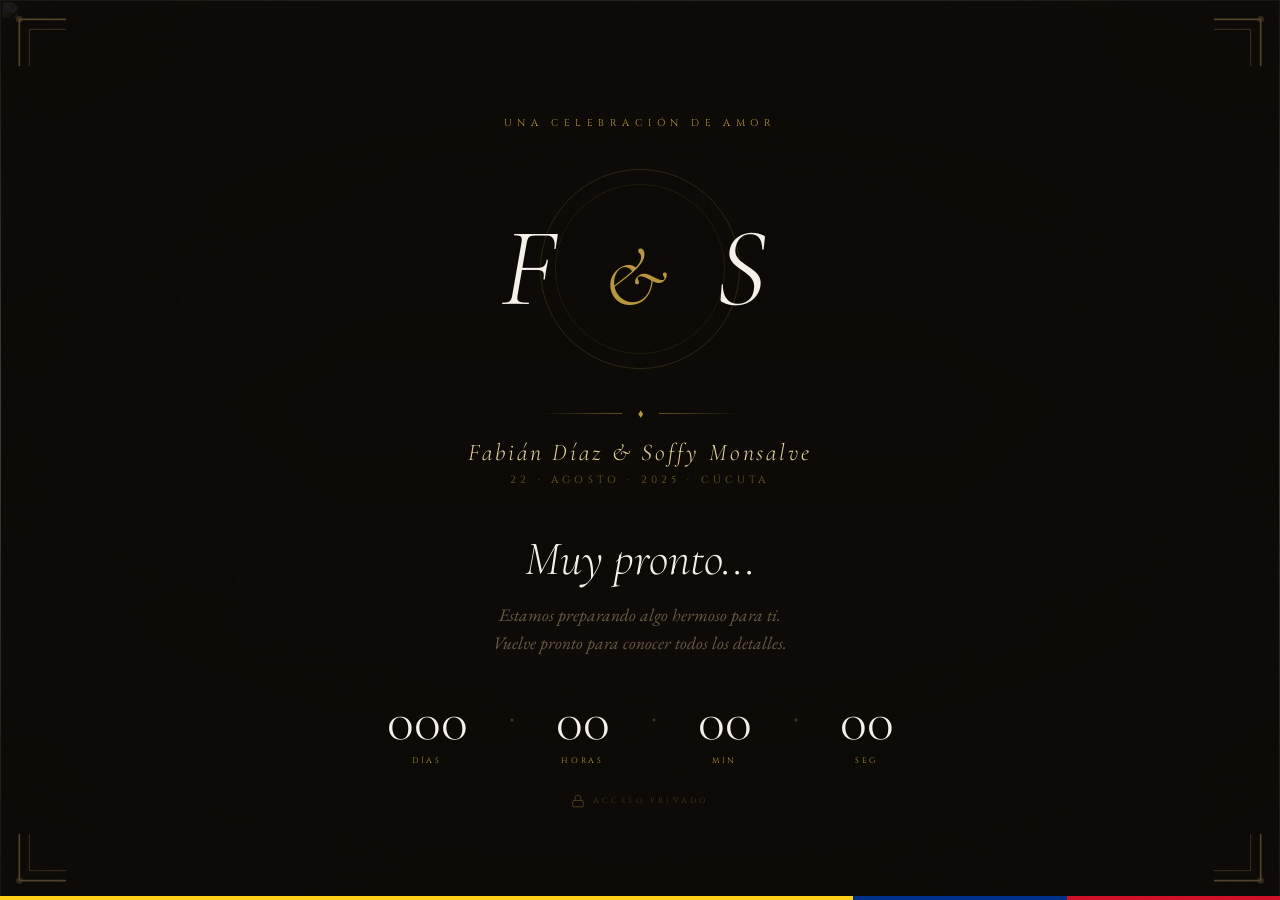
==== index.html @ 087b5e6c "Add files via upload" ====
<!DOCTYPE html>
<!--
  ╔══════════════════════════════════════════════════╗
  ║   FABIÁN & SOFFY — INTERRUPTOR DE PÁGINA         ║
  ║   Guarda este archivo como: index.html           ║
  ╠══════════════════════════════════════════════════╣
  ║                                                  ║
  ║   ► Para CERRAR la página al público:            ║
  ║     Cambia SITE_OPEN = false                     ║
  ║                                                  ║
  ║   ► Para ABRIR la página al público:             ║
  ║     Cambia SITE_OPEN = true                      ║
  ║                                                  ║
  ║   Luego guarda y vuelve a subir la carpeta       ║
  ║   a Netlify en la pestaña "Deploys".             ║
  ╚══════════════════════════════════════════════════╝
-->
<html><head><meta charset="UTF-8"/><meta name="viewport" content="width=device-width,initial-scale=1"/></head>
<body>
<script>
  // ════════════════════════════════════════════
  //  🔧 CAMBIA ESTE VALOR:
  //     false = muestra "Muy pronto" (cerrado)
  //     true  = muestra la página completa (abierto)
  // ════════════════════════════════════════════
  var SITE_OPEN = false;
  // ════════════════════════════════════════════

  window.location.replace(SITE_OPEN ? 'wedding.html' : 'coming-soon.html');
</script>
<noscript>
  <meta http-equiv="refresh" content="0;url=coming-soon.html"/>
</noscript>
</body>
</html>
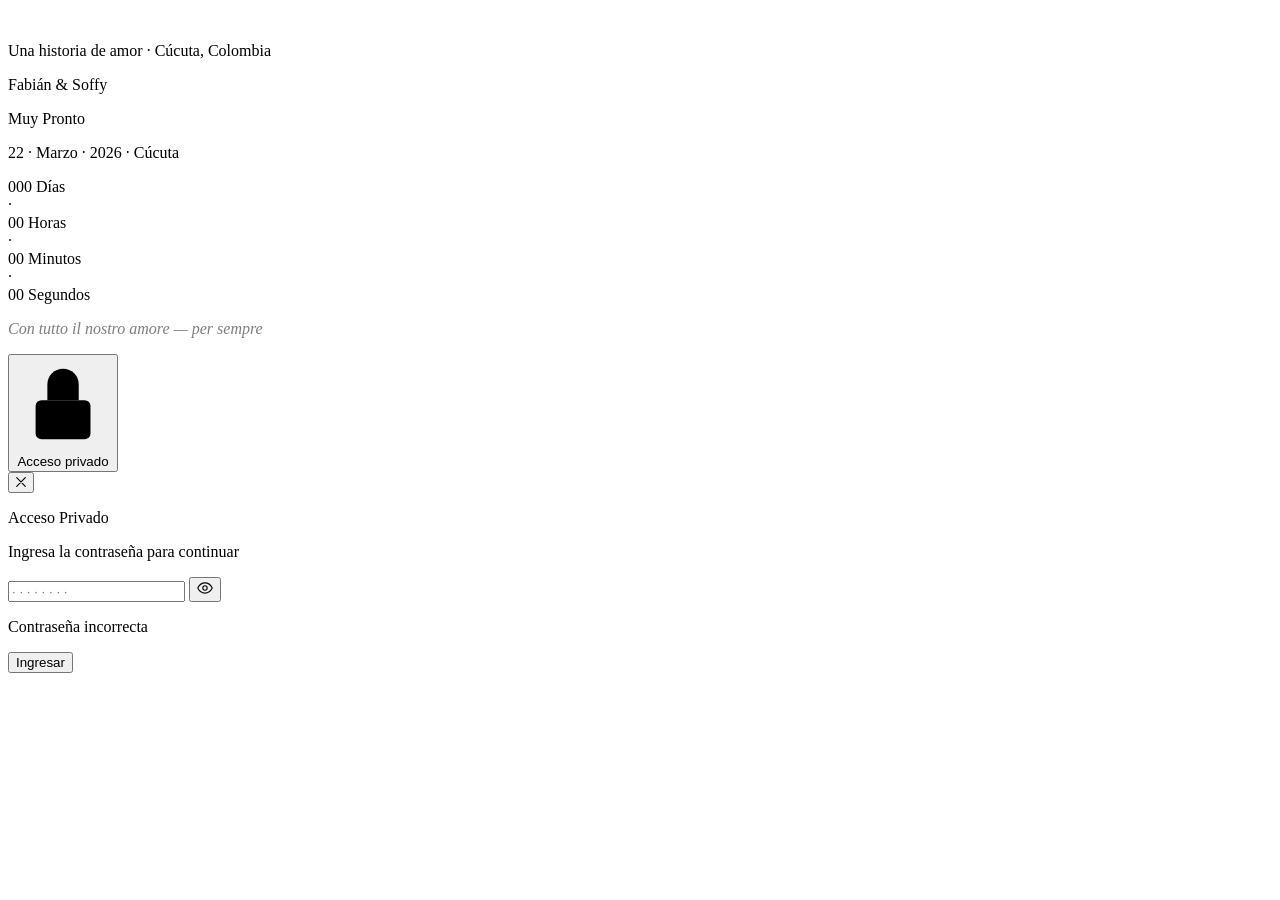
==== commit 7176d66c: "Add files via upload" ====
--- a/index.html
+++ b/index.html
@@ -1,35 +1,35 @@
 <!DOCTYPE html>
 <!--
-  ╔══════════════════════════════════════════════════╗
-  ║   FABIÁN & SOFFY — INTERRUPTOR DE PÁGINA         ║
-  ║   Guarda este archivo como: index.html           ║
-  ╠══════════════════════════════════════════════════╣
-  ║                                                  ║
-  ║   ► Para CERRAR la página al público:            ║
-  ║     Cambia SITE_OPEN = false                     ║
-  ║                                                  ║
-  ║   ► Para ABRIR la página al público:             ║
-  ║     Cambia SITE_OPEN = true                      ║
-  ║                                                  ║
-  ║   Luego guarda y vuelve a subir la carpeta       ║
-  ║   a Netlify en la pestaña "Deploys".             ║
-  ╚══════════════════════════════════════════════════╝
+  ══════════════════════════════════════════════════
+  index.html  —  Router de apertura/cierre del sitio
+  Fabián & Soffy · Boda 22 Marzo 2026
+  ══════════════════════════════════════════════════
+
+  ★  CÓMO USAR:
+     • SITE_OPEN = false  →  muestra coming-soon.html (sitio cerrado)
+     • SITE_OPEN = true   →  muestra wedding.html (sitio abierto)
+
+  Cambia la variable en el script de abajo.
 -->
-<html><head><meta charset="UTF-8"/><meta name="viewport" content="width=device-width,initial-scale=1"/></head>
+<html lang="es">
+<head>
+  <meta charset="UTF-8"/>
+  <meta name="viewport" content="width=device-width, initial-scale=1.0"/>
+  <title>Fabián &amp; Soffy — 22 Marzo 2026</title>
+  <noscript>
+    <!-- Fallback sin JavaScript: redirigir a coming-soon -->
+    <meta http-equiv="refresh" content="0;url=coming-soon.html"/>
+  </noscript>
+</head>
 <body>
 <script>
-  // ════════════════════════════════════════════
-  //  🔧 CAMBIA ESTE VALOR:
-  //     false = muestra "Muy pronto" (cerrado)
-  //     true  = muestra la página completa (abierto)
-  // ════════════════════════════════════════════
+  /* ──────────────────────────────────────────────
+     ★  CAMBIA AQUÍ PARA ABRIR O CERRAR EL SITIO
+     ──────────────────────────────────────────── */
   var SITE_OPEN = false;
-  // ════════════════════════════════════════════
+  /* ────────────────────────────────────────────── */
 
   window.location.replace(SITE_OPEN ? 'wedding.html' : 'coming-soon.html');
 </script>
-<noscript>
-  <meta http-equiv="refresh" content="0;url=coming-soon.html"/>
-</noscript>
 </body>
 </html>
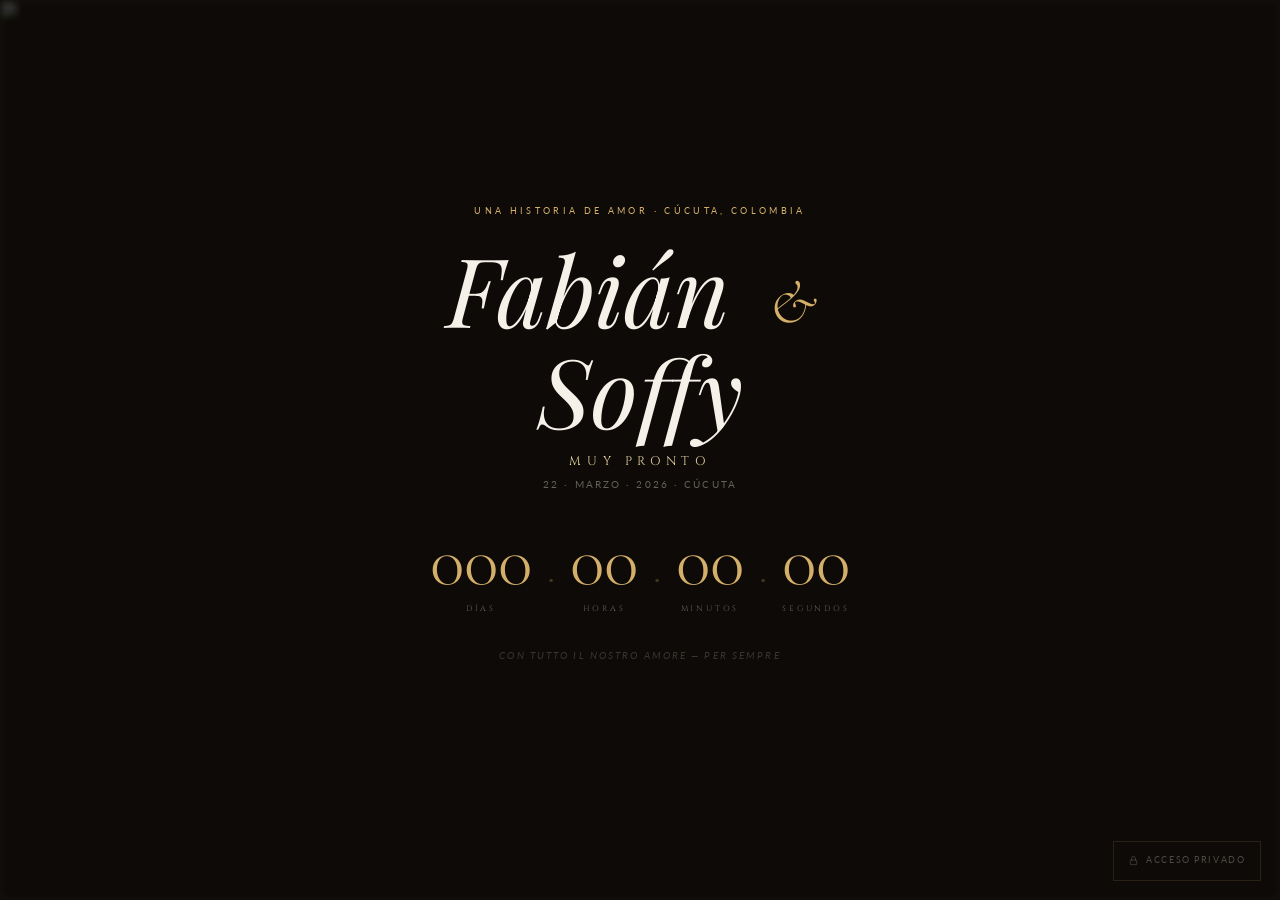
==== commit de9a852d: "Actualizacion V5 minor" ====
--- a/index.html
+++ b/index.html
@@ -1,21 +1,10 @@
 <!DOCTYPE html>
-<!--
-  ══════════════════════════════════════════════════
-  index.html  —  Router de apertura/cierre del sitio
-  Fabián & Soffy · Boda 22 Marzo 2026
-  ══════════════════════════════════════════════════
-
-  ★  CÓMO USAR:
-     • SITE_OPEN = false  →  muestra coming-soon.html (sitio cerrado)
-     • SITE_OPEN = true   →  muestra wedding.html (sitio abierto)
-
-  Cambia la variable en el script de abajo.
--->
+<!--Index-->
 <html lang="es">
 <head>
   <meta charset="UTF-8"/>
   <meta name="viewport" content="width=device-width, initial-scale=1.0"/>
-  <title>Fabián &amp; Soffy — 22 Marzo 2026</title>
+  <title>Fabián &amp; Soffy — 22 Agosto 2026</title>
   <noscript>
     <!-- Fallback sin JavaScript: redirigir a coming-soon -->
     <meta http-equiv="refresh" content="0;url=coming-soon.html"/>
@@ -23,13 +12,9 @@
 </head>
 <body>
 <script>
-  /* ──────────────────────────────────────────────
-     ★  CAMBIA AQUÍ PARA ABRIR O CERRAR EL SITIO
-     ──────────────────────────────────────────── */
+  /* PARA ABRIR O CERRAR EL SITIO */
   var SITE_OPEN = false;
-  /* ────────────────────────────────────────────── */
-
   window.location.replace(SITE_OPEN ? 'wedding.html' : 'coming-soon.html');
 </script>
 </body>
-</html>
+</html>
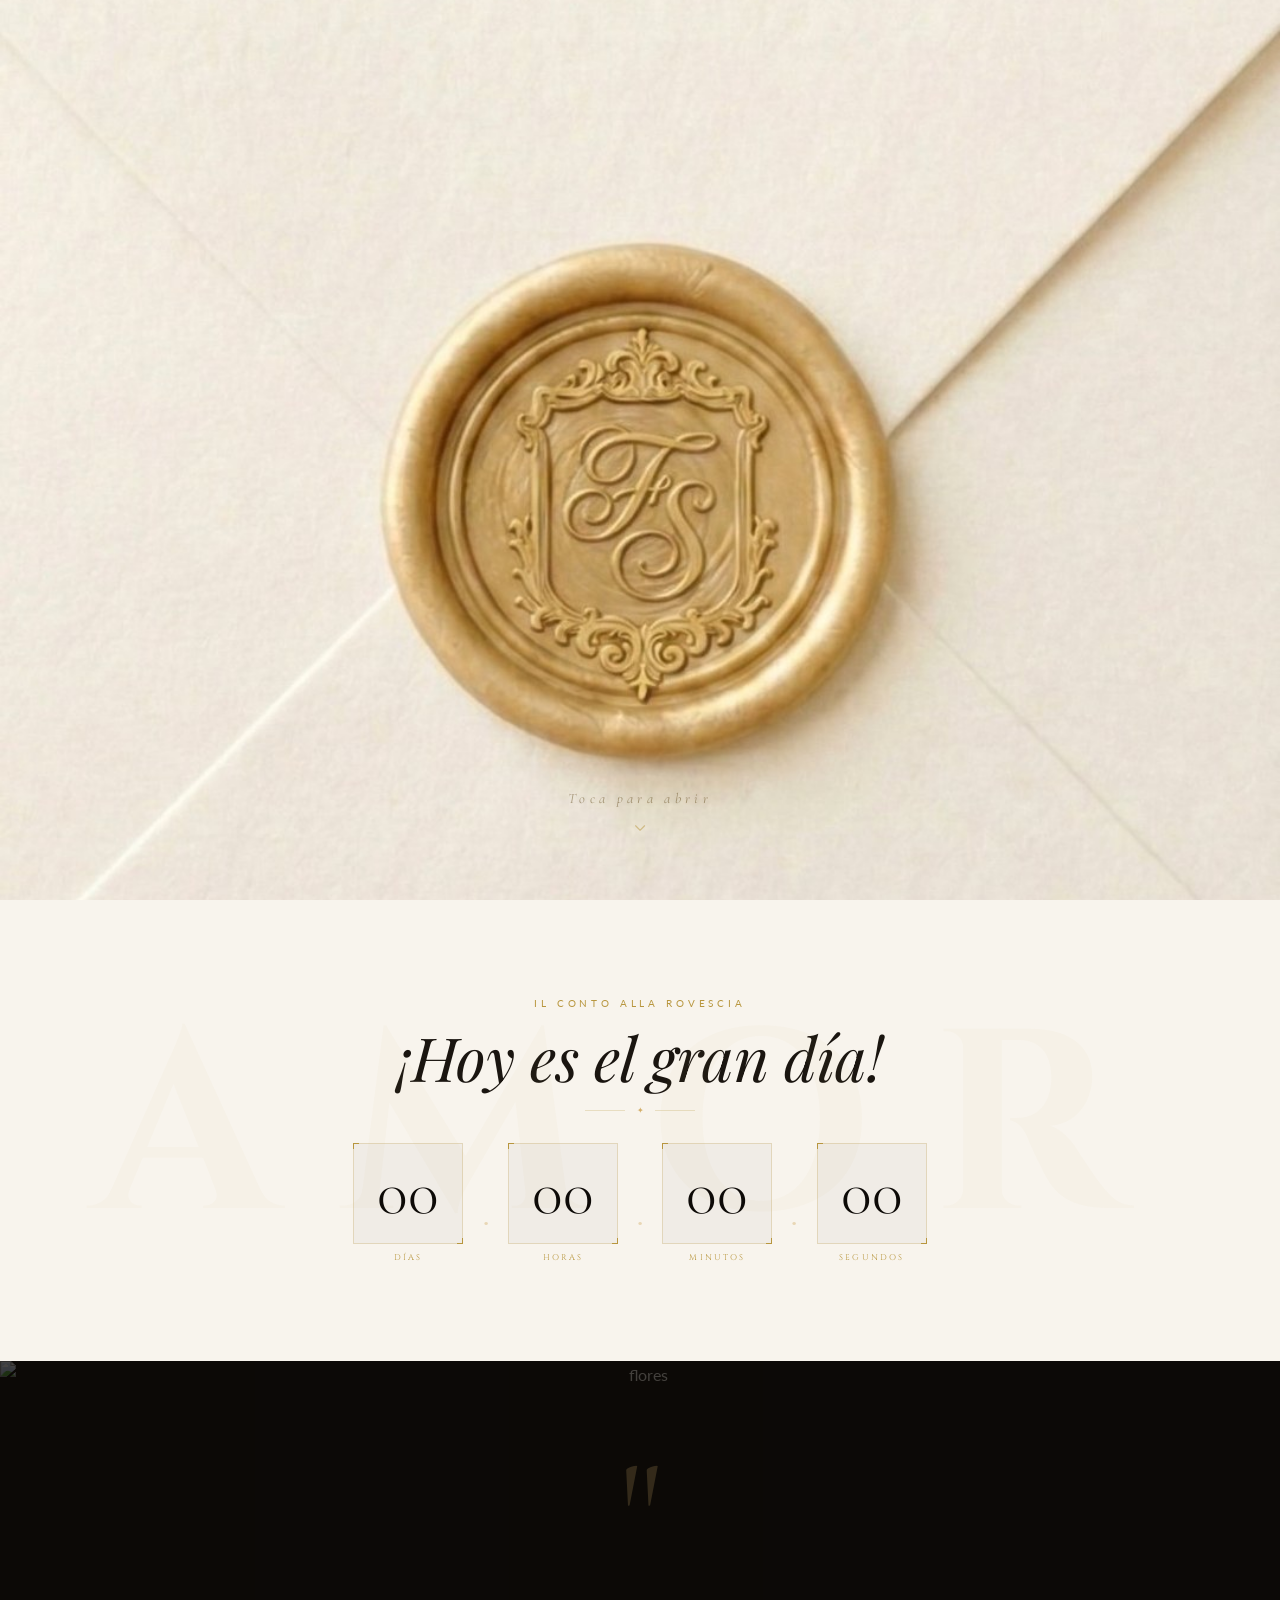
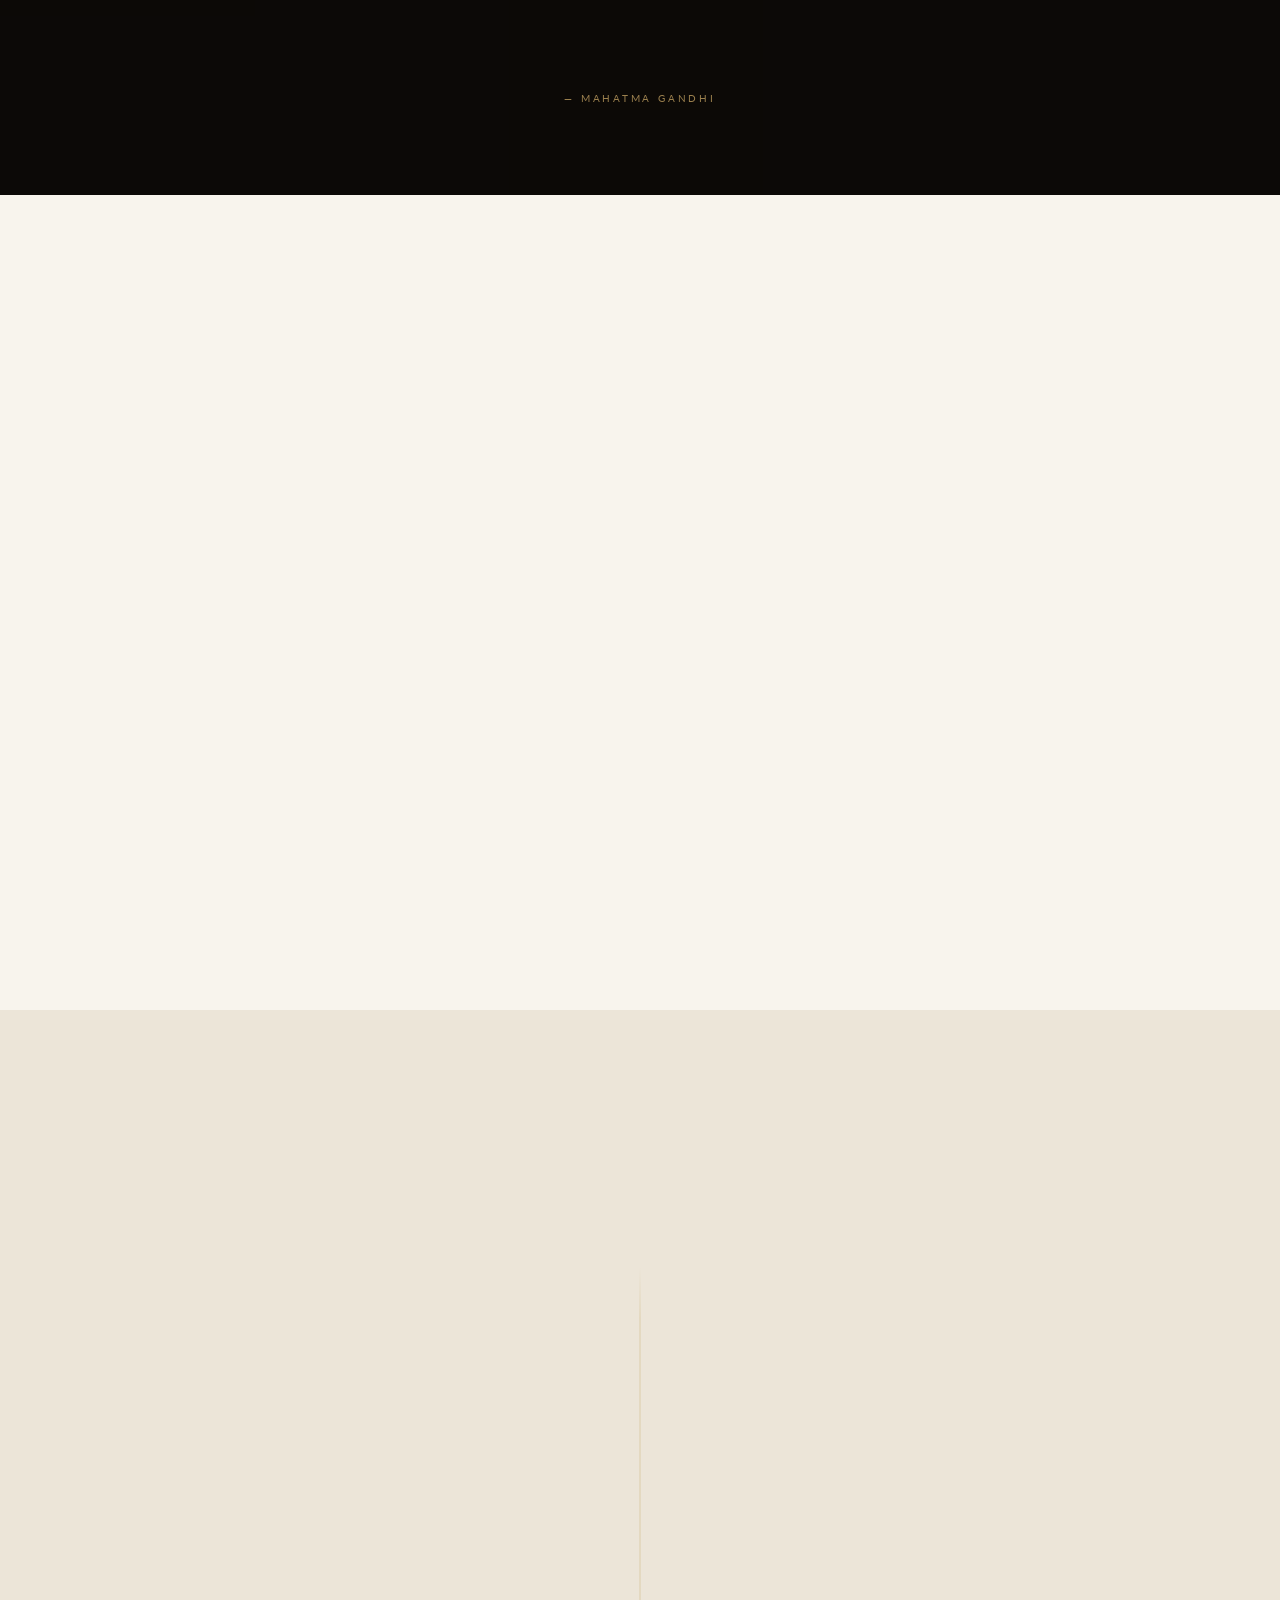
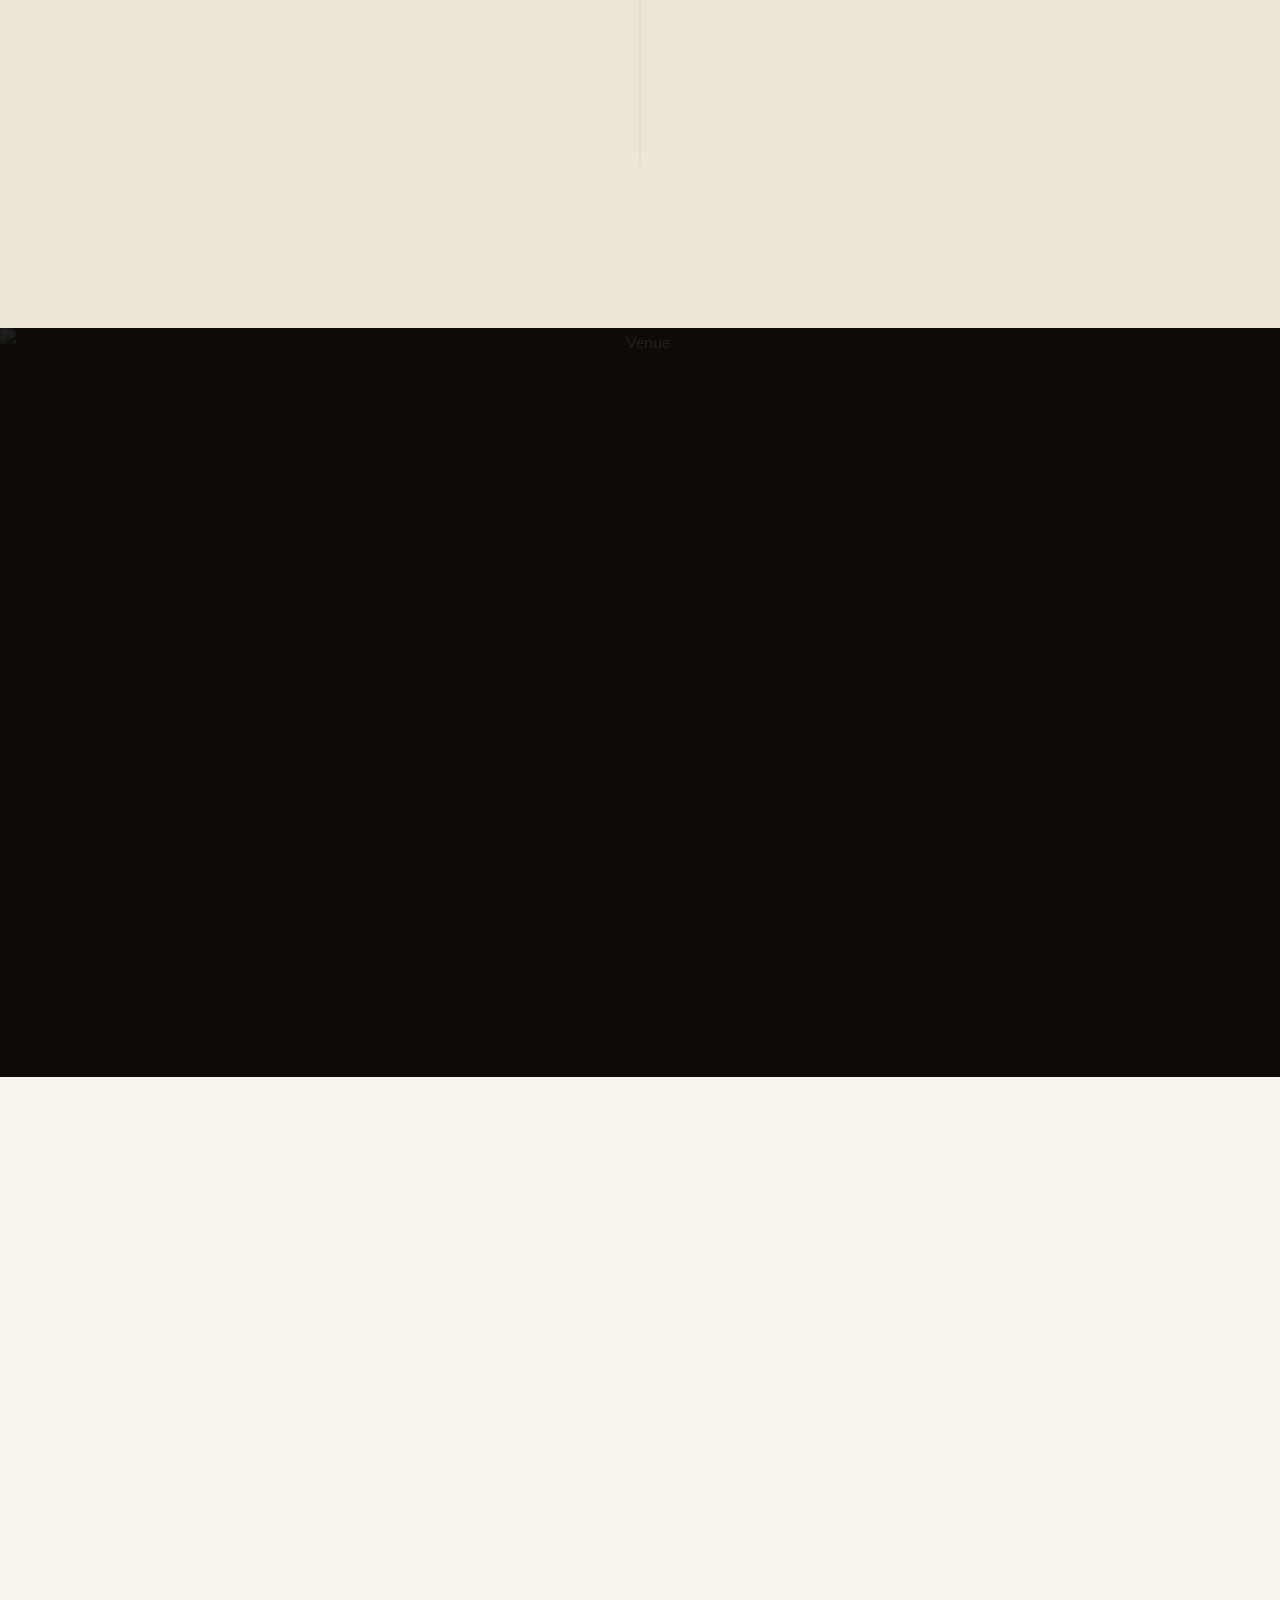
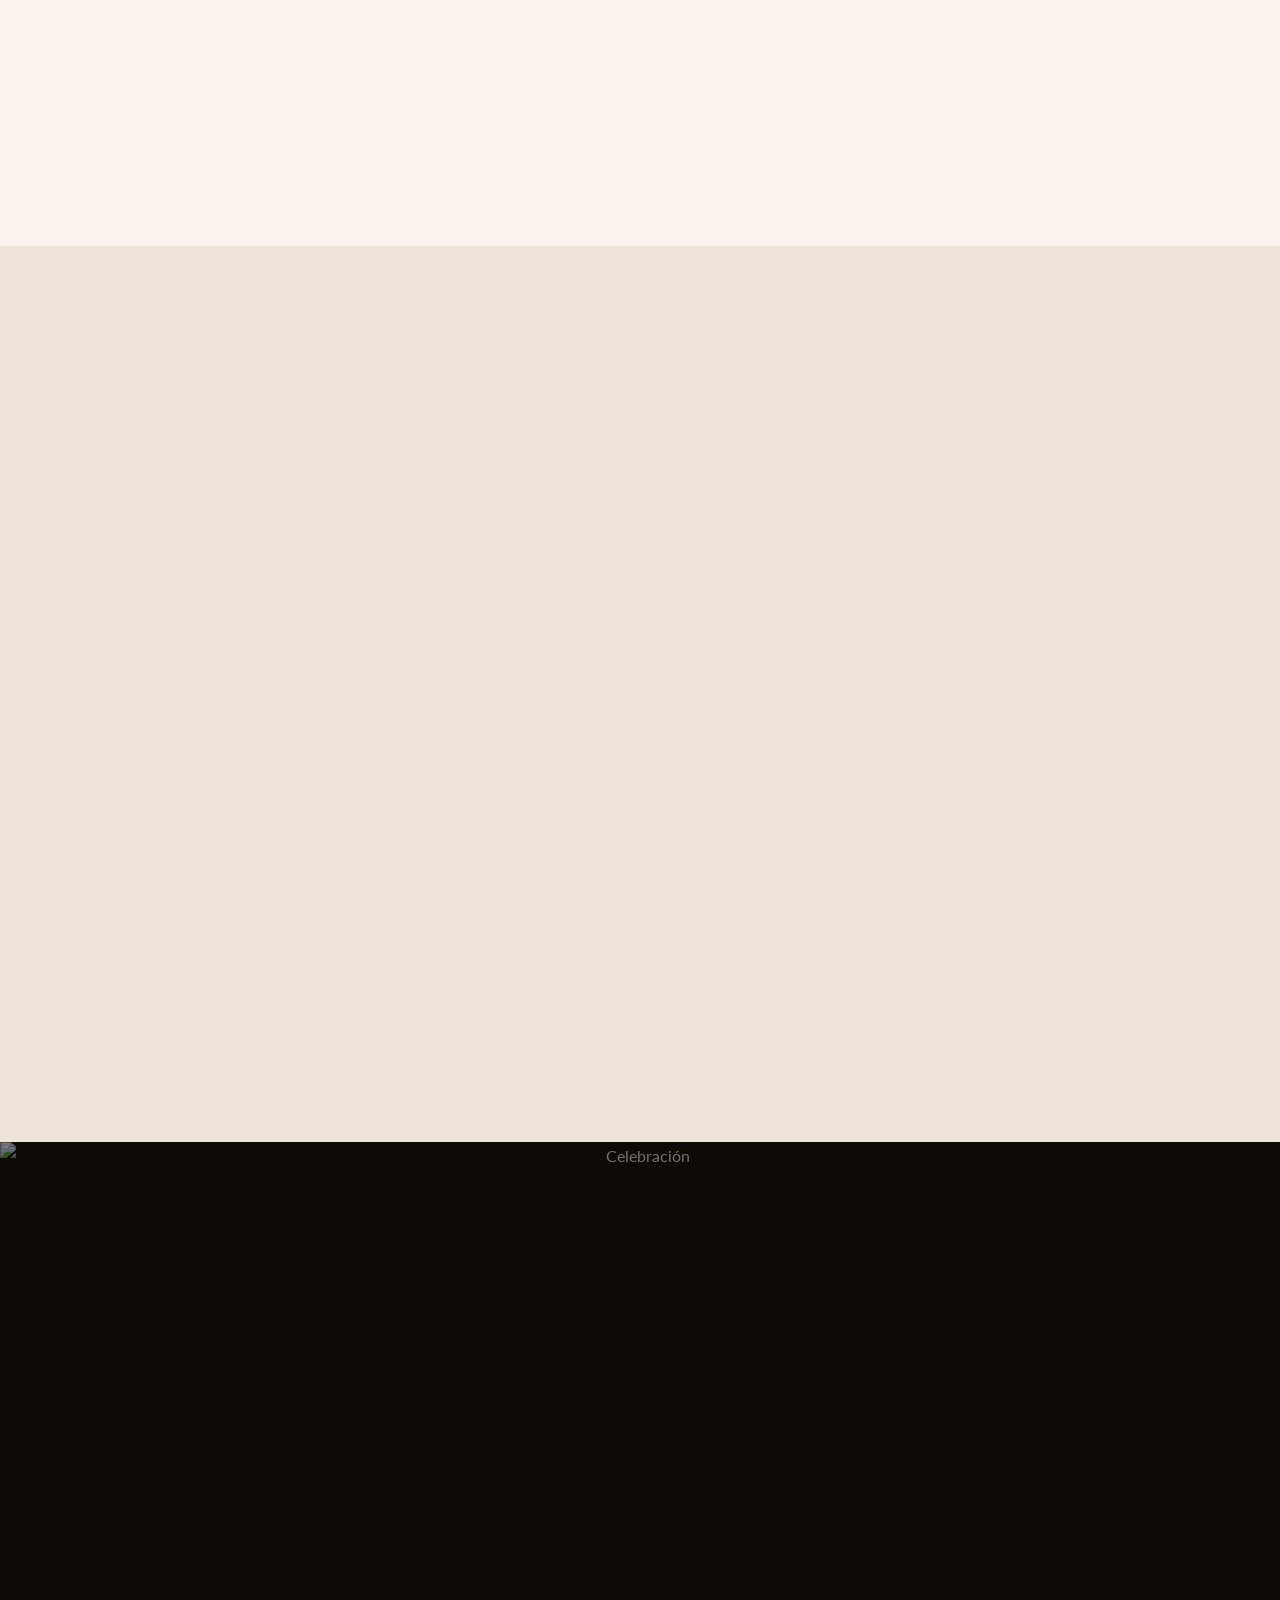
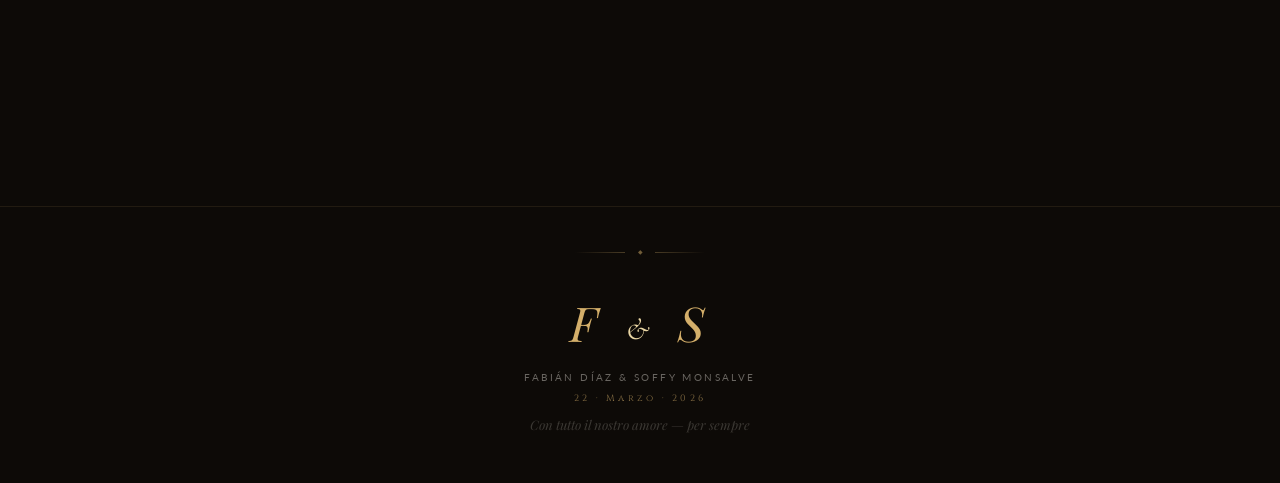
==== commit 891e7a84: "Update index.html" ====
--- a/index.html
+++ b/index.html
@@ -13,8 +13,8 @@
 <body>
 <script>
   /* PARA ABRIR O CERRAR EL SITIO */
-  var SITE_OPEN = false;
+  var SITE_OPEN = true;
   window.location.replace(SITE_OPEN ? 'wedding.html' : 'coming-soon.html');
 </script>
 </body>
-</html>+</html>
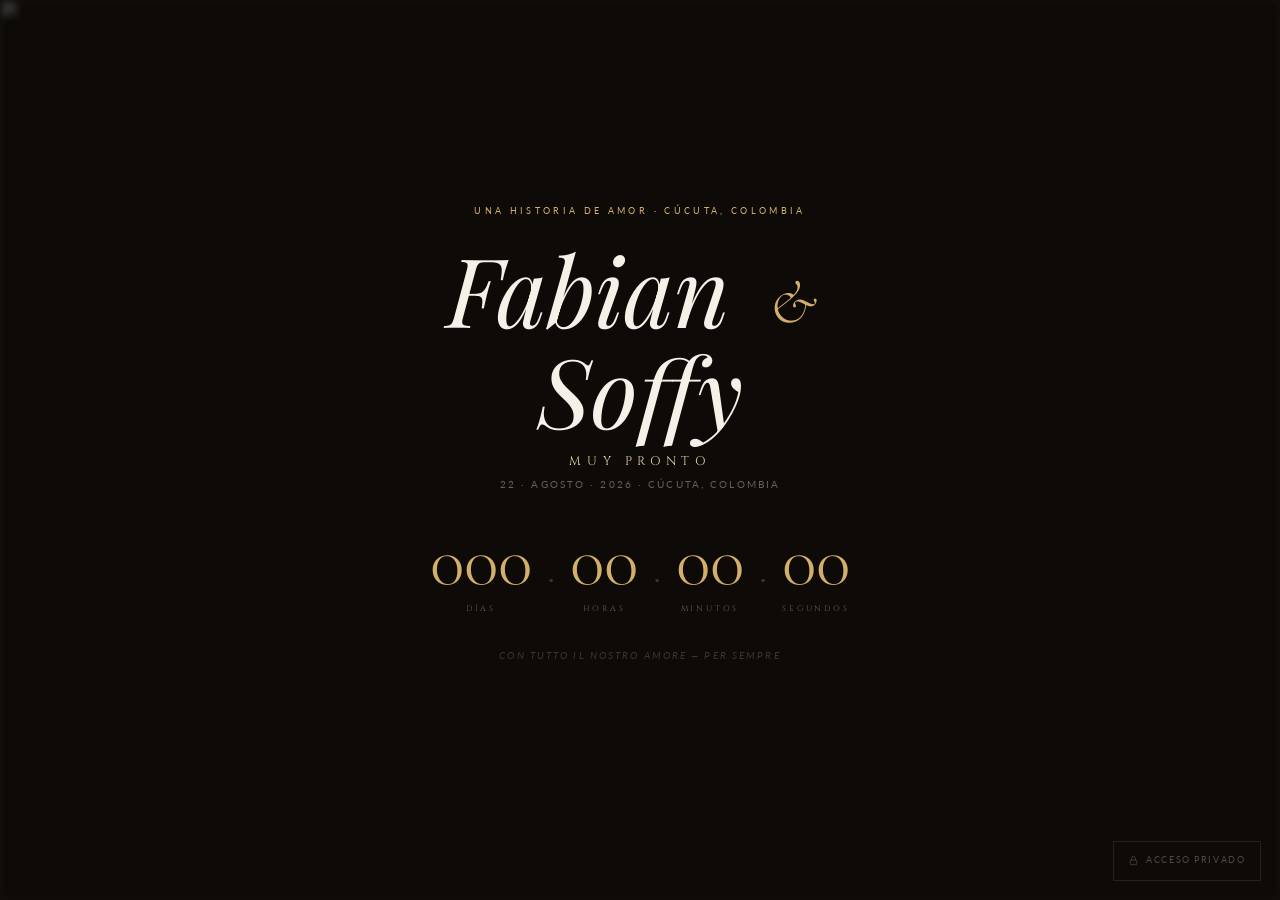
==== commit b376a5a4: "Update index.html" ====
--- a/index.html
+++ b/index.html
@@ -6,14 +6,13 @@
   <meta name="viewport" content="width=device-width, initial-scale=1.0"/>
   <title>Fabián &amp; Soffy — 22 Agosto 2026</title>
   <noscript>
-    <!-- Fallback sin JavaScript: redirigir a coming-soon -->
     <meta http-equiv="refresh" content="0;url=coming-soon.html"/>
   </noscript>
 </head>
 <body>
 <script>
   /* PARA ABRIR O CERRAR EL SITIO */
-  var SITE_OPEN = true;
+  var SITE_OPEN = false;
   window.location.replace(SITE_OPEN ? 'wedding.html' : 'coming-soon.html');
 </script>
 </body>
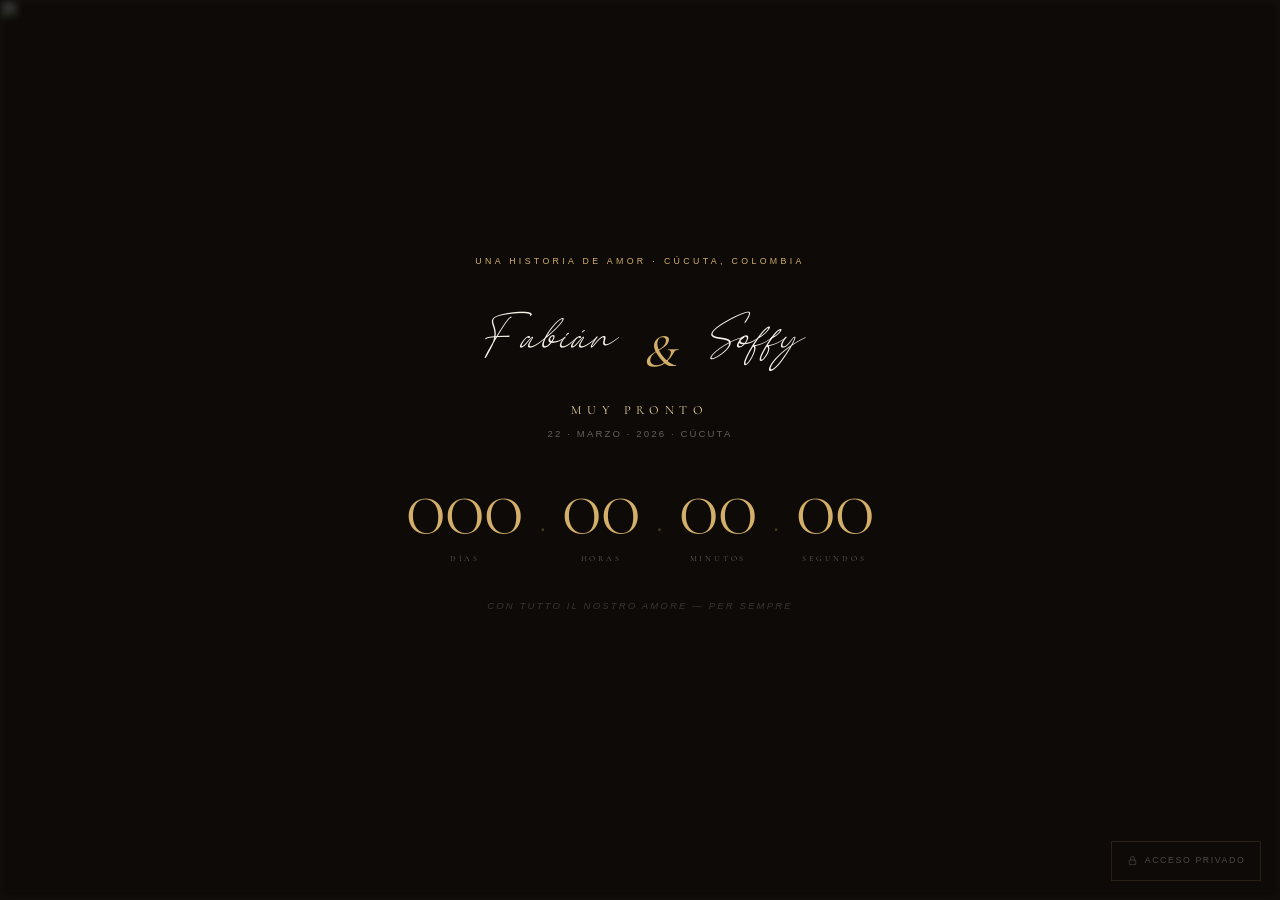
==== commit fd19e64c: "Version Fonts" ====
--- a/index.html
+++ b/index.html
@@ -1,18 +1,34 @@
 <!DOCTYPE html>
-<!--Index-->
+<!--
+  ══════════════════════════════════════════════════
+  index.html  —  Router de apertura/cierre del sitio
+  Fabián & Soffy · Boda 22 Marzo 2026
+  ══════════════════════════════════════════════════
+
+  ★  CÓMO USAR:
+     • SITE_OPEN = false  →  muestra coming-soon.html (sitio cerrado)
+     • SITE_OPEN = true   →  muestra wedding.html (sitio abierto)
+
+  Cambia la variable en el script de abajo.
+-->
 <html lang="es">
 <head>
   <meta charset="UTF-8"/>
   <meta name="viewport" content="width=device-width, initial-scale=1.0"/>
-  <title>Fabián &amp; Soffy — 22 Agosto 2026</title>
+  <title>Fabián &amp; Soffy — 22 Marzo 2026</title>
   <noscript>
+    <!-- Fallback sin JavaScript: redirigir a coming-soon -->
     <meta http-equiv="refresh" content="0;url=coming-soon.html"/>
   </noscript>
 </head>
 <body>
 <script>
-  /* PARA ABRIR O CERRAR EL SITIO */
+  /* ──────────────────────────────────────────────
+     ★  CAMBIA AQUÍ PARA ABRIR O CERRAR EL SITIO
+     ──────────────────────────────────────────── */
   var SITE_OPEN = false;
+  /* ────────────────────────────────────────────── */
+
   window.location.replace(SITE_OPEN ? 'wedding.html' : 'coming-soon.html');
 </script>
 </body>
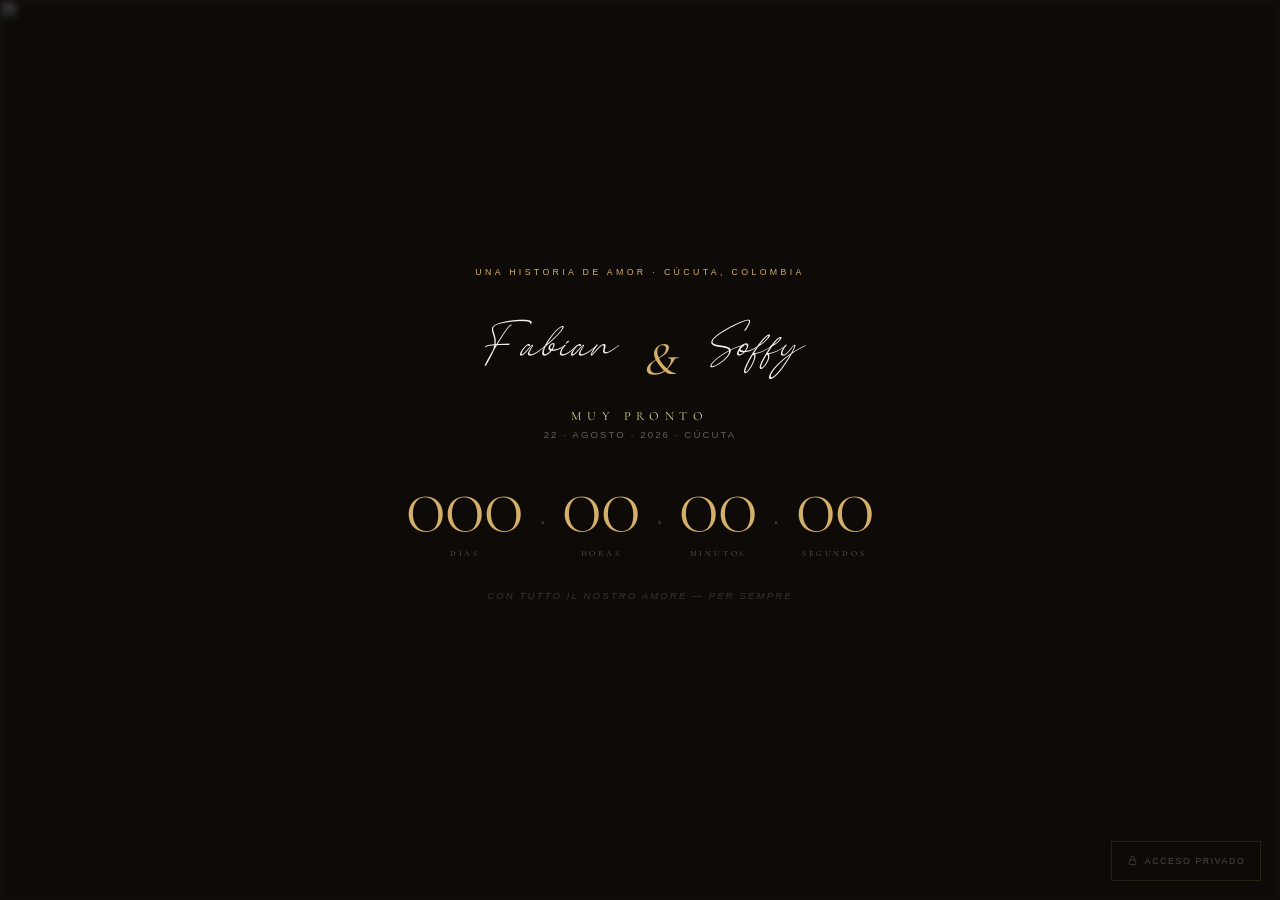
==== commit 6b156622: "Ajustes 26-03" ====
--- a/index.html
+++ b/index.html
@@ -1,16 +1,4 @@
 <!DOCTYPE html>
-<!--
-  ══════════════════════════════════════════════════
-  index.html  —  Router de apertura/cierre del sitio
-  Fabián & Soffy · Boda 22 Marzo 2026
-  ══════════════════════════════════════════════════
-
-  ★  CÓMO USAR:
-     • SITE_OPEN = false  →  muestra coming-soon.html (sitio cerrado)
-     • SITE_OPEN = true   →  muestra wedding.html (sitio abierto)
-
-  Cambia la variable en el script de abajo.
--->
 <html lang="es">
 <head>
   <meta charset="UTF-8"/>
@@ -23,13 +11,9 @@
 </head>
 <body>
 <script>
-  /* ──────────────────────────────────────────────
-     ★  CAMBIA AQUÍ PARA ABRIR O CERRAR EL SITIO
-     ──────────────────────────────────────────── */
+  /* CAMBIA AQUÍ PARA ABRIR O CERRAR EL SITIO */
   var SITE_OPEN = false;
-  /* ────────────────────────────────────────────── */
-
   window.location.replace(SITE_OPEN ? 'wedding.html' : 'coming-soon.html');
 </script>
 </body>
-</html>
+</html>
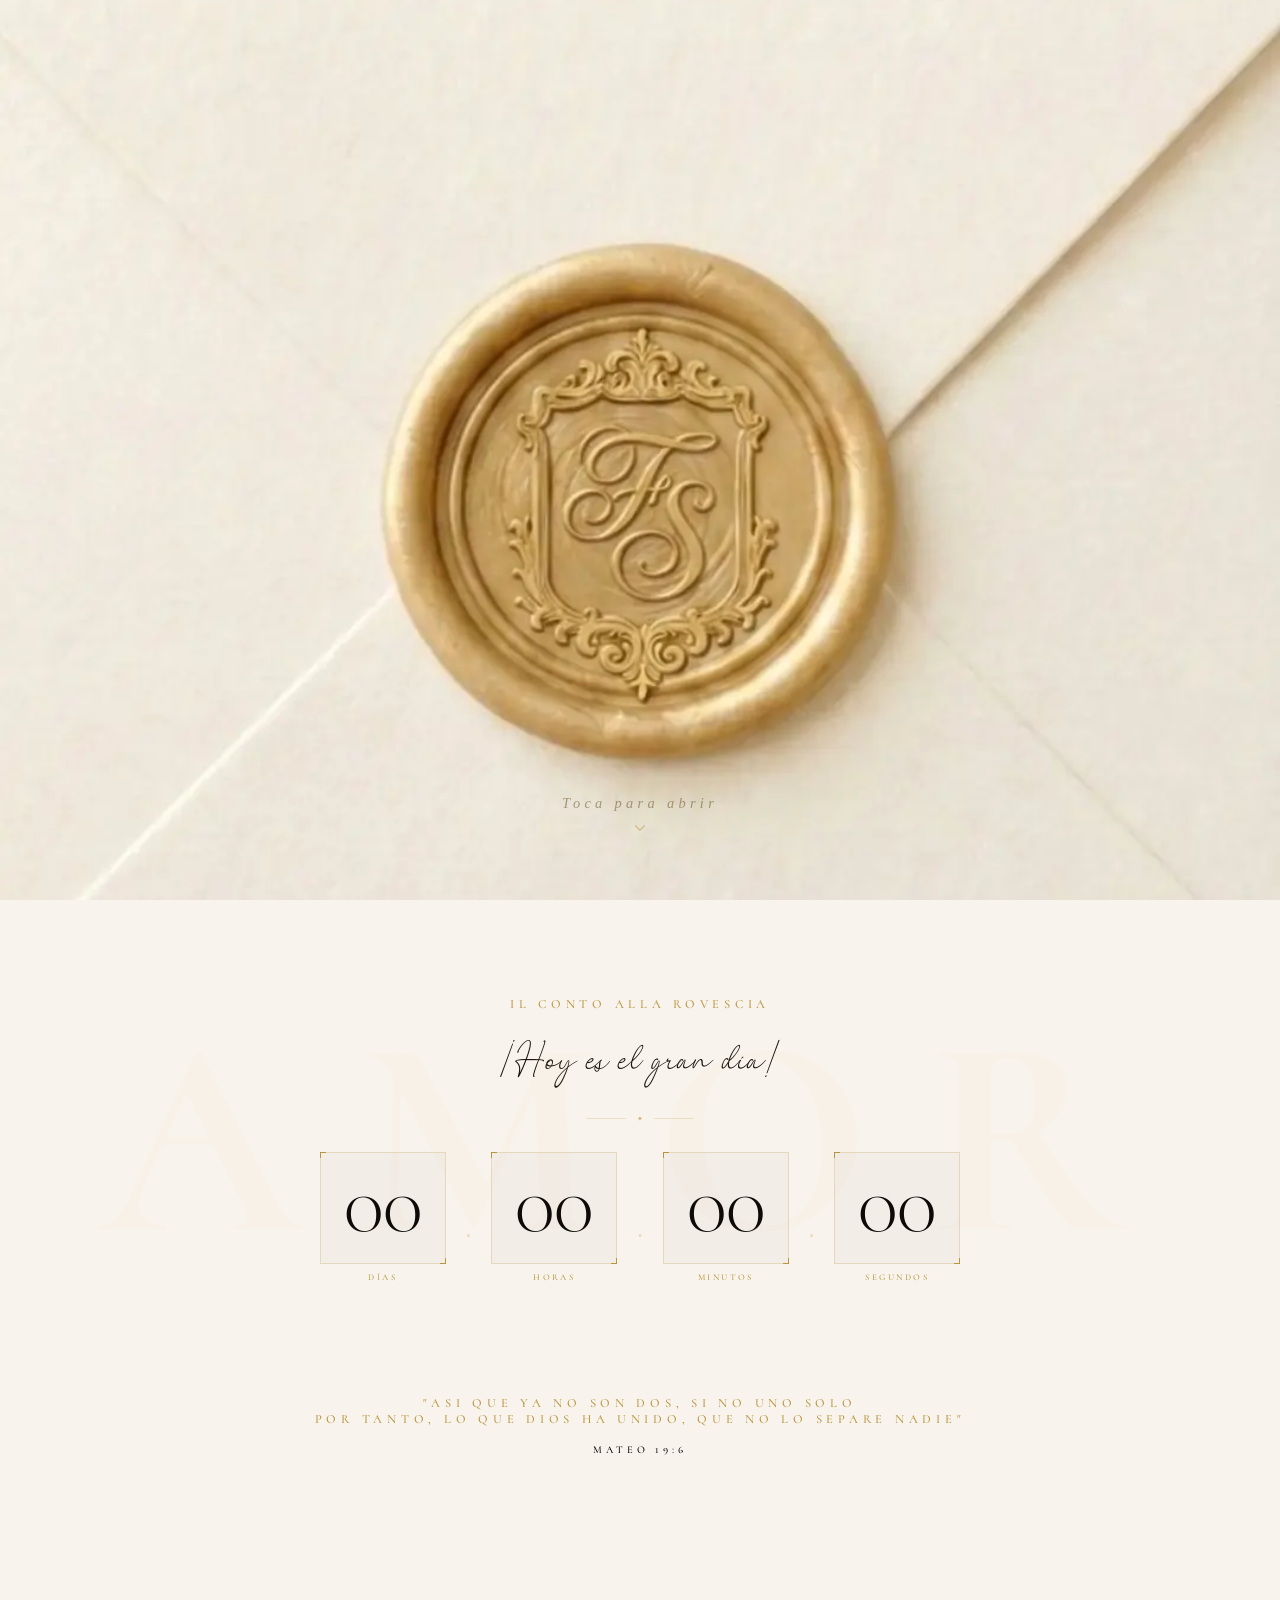
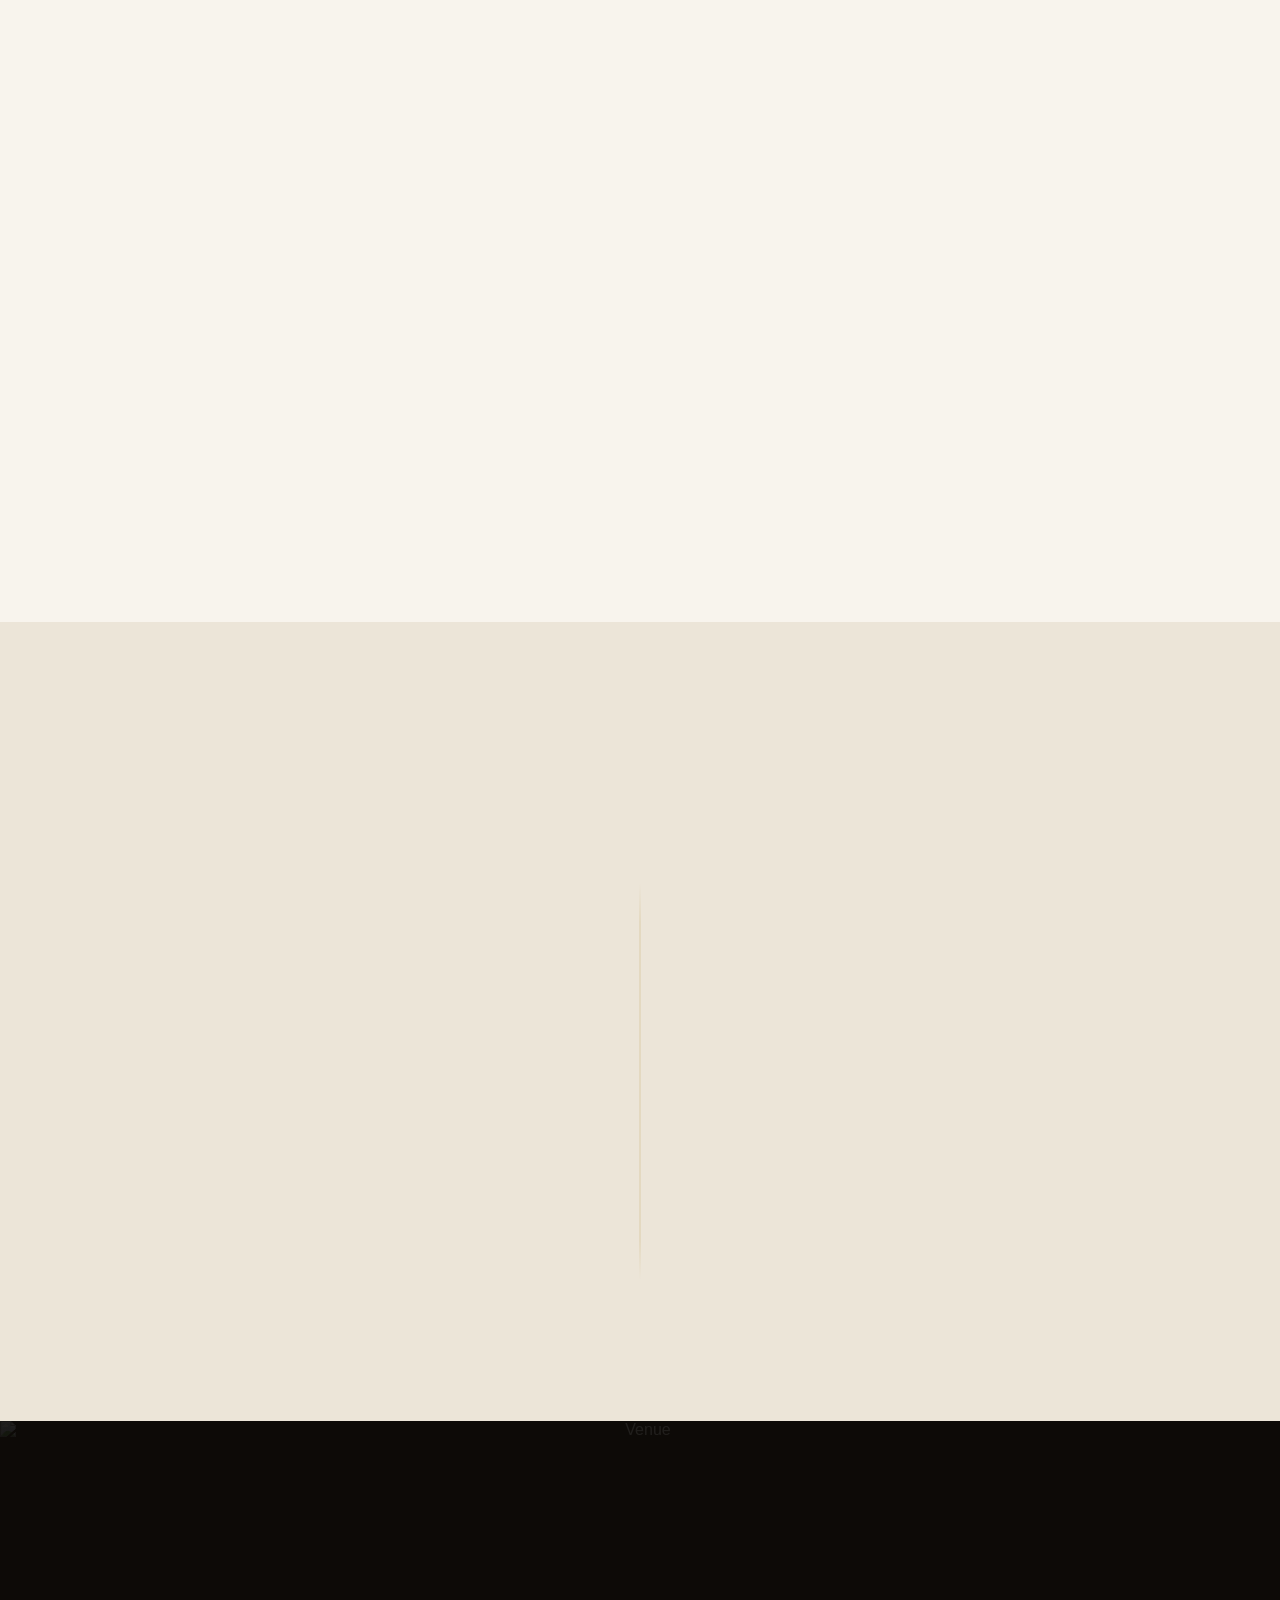
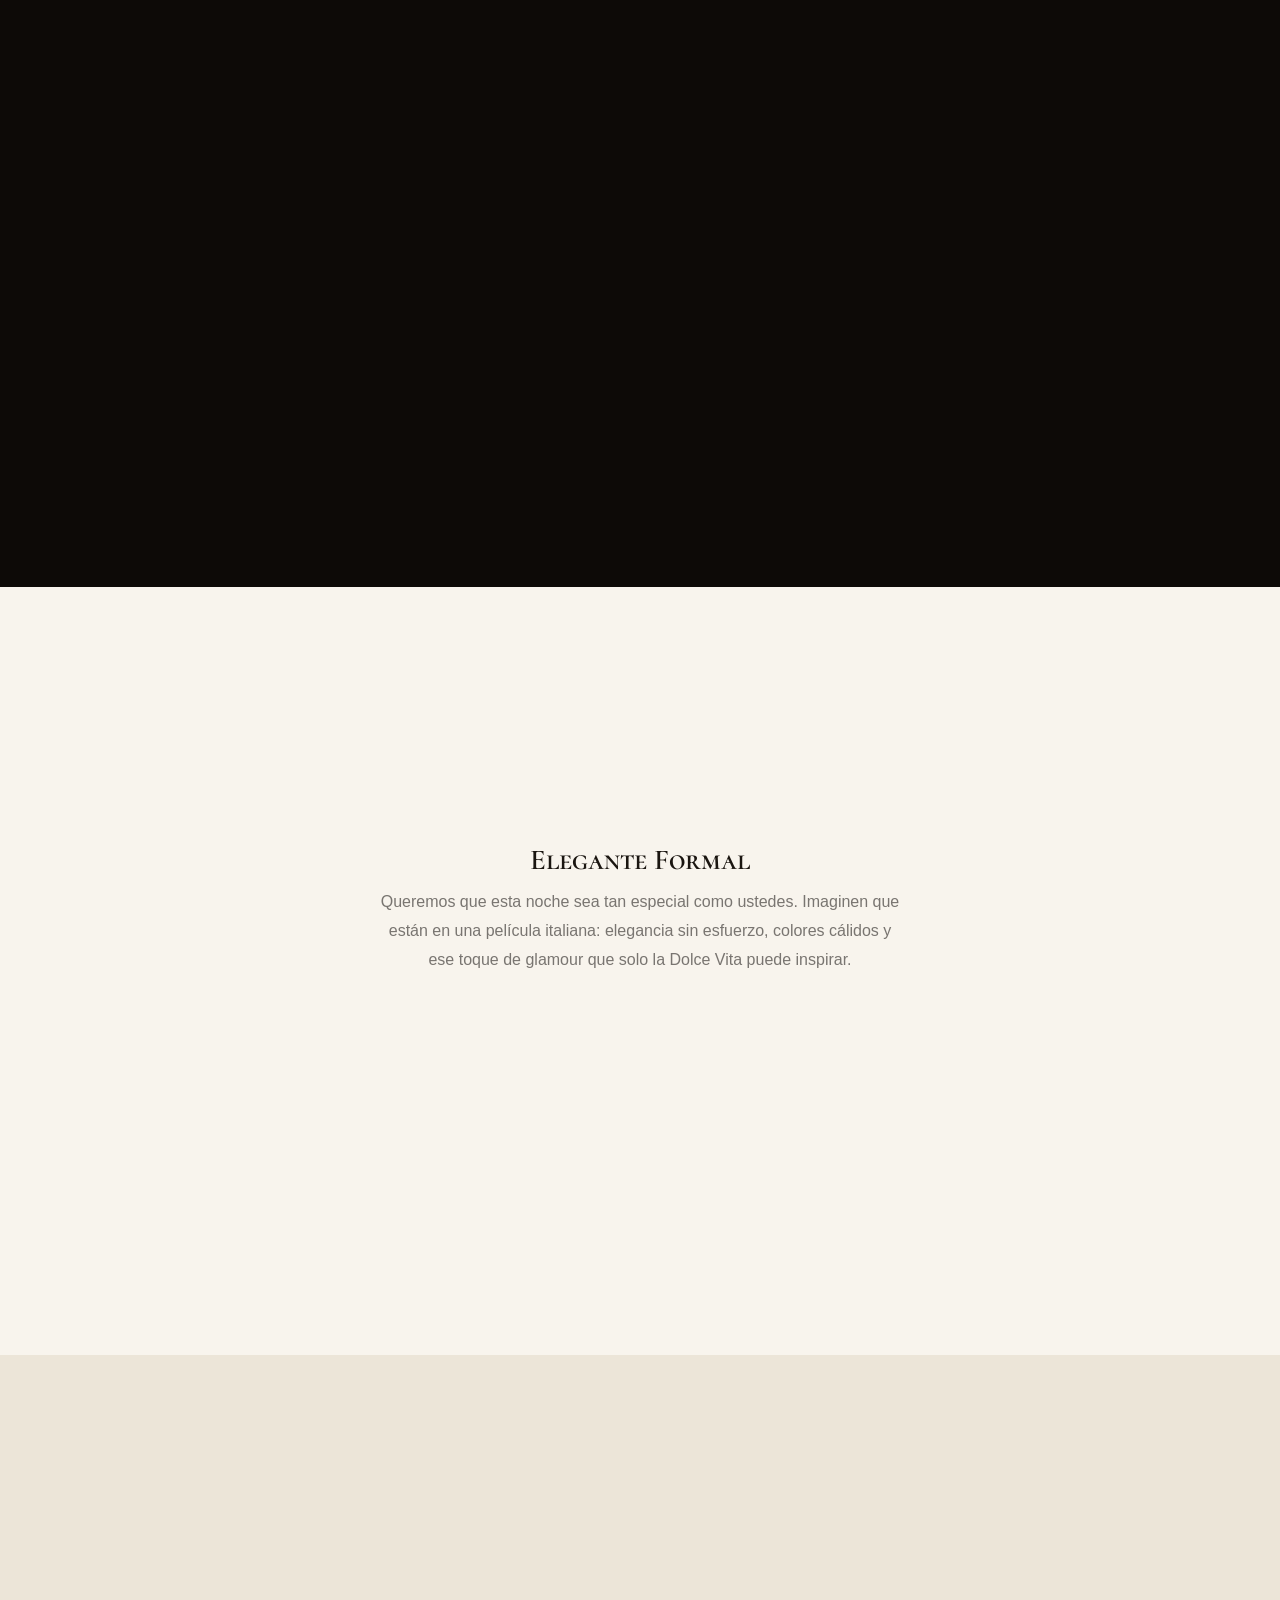
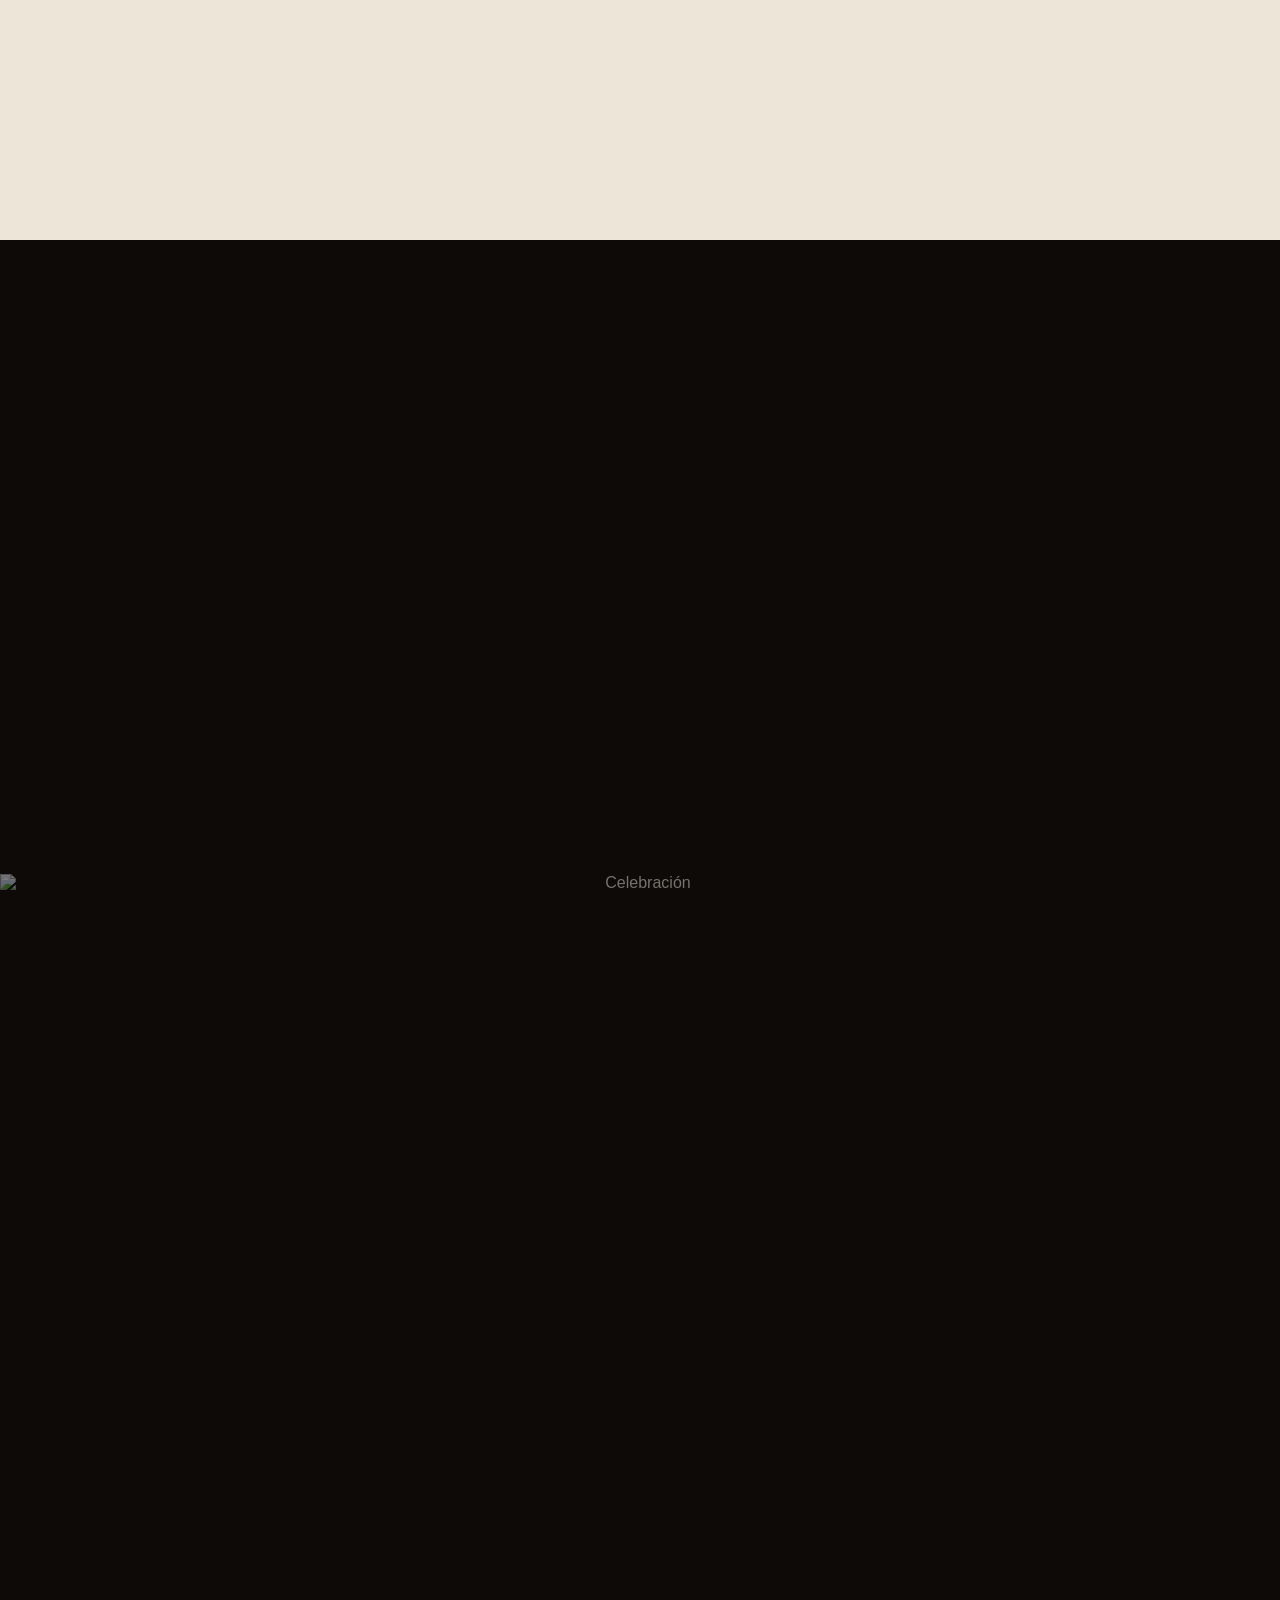
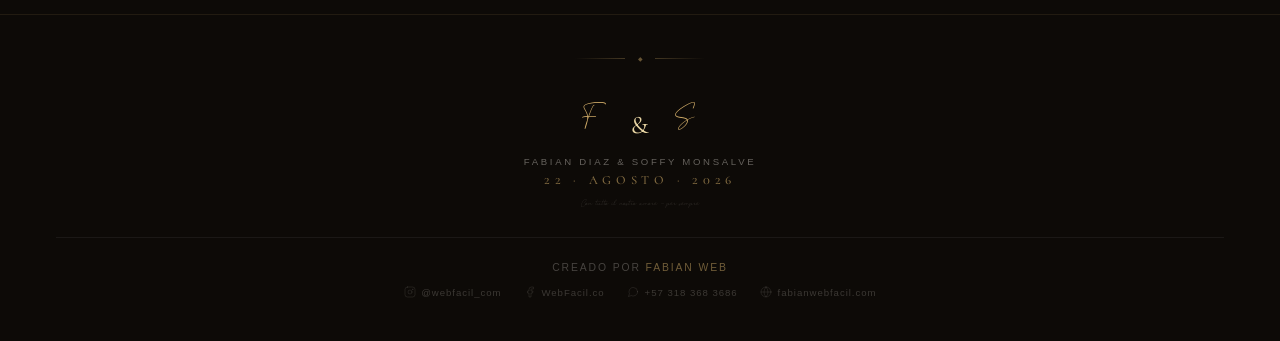
==== commit 0161be6a: "Sitio abierto" ====
--- a/index.html
+++ b/index.html
@@ -12,7 +12,7 @@
 <body>
 <script>
   /* CAMBIA AQUÍ PARA ABRIR O CERRAR EL SITIO */
-  var SITE_OPEN = false;
+  var SITE_OPEN = true;
   window.location.replace(SITE_OPEN ? 'wedding.html' : 'coming-soon.html');
 </script>
 </body>
